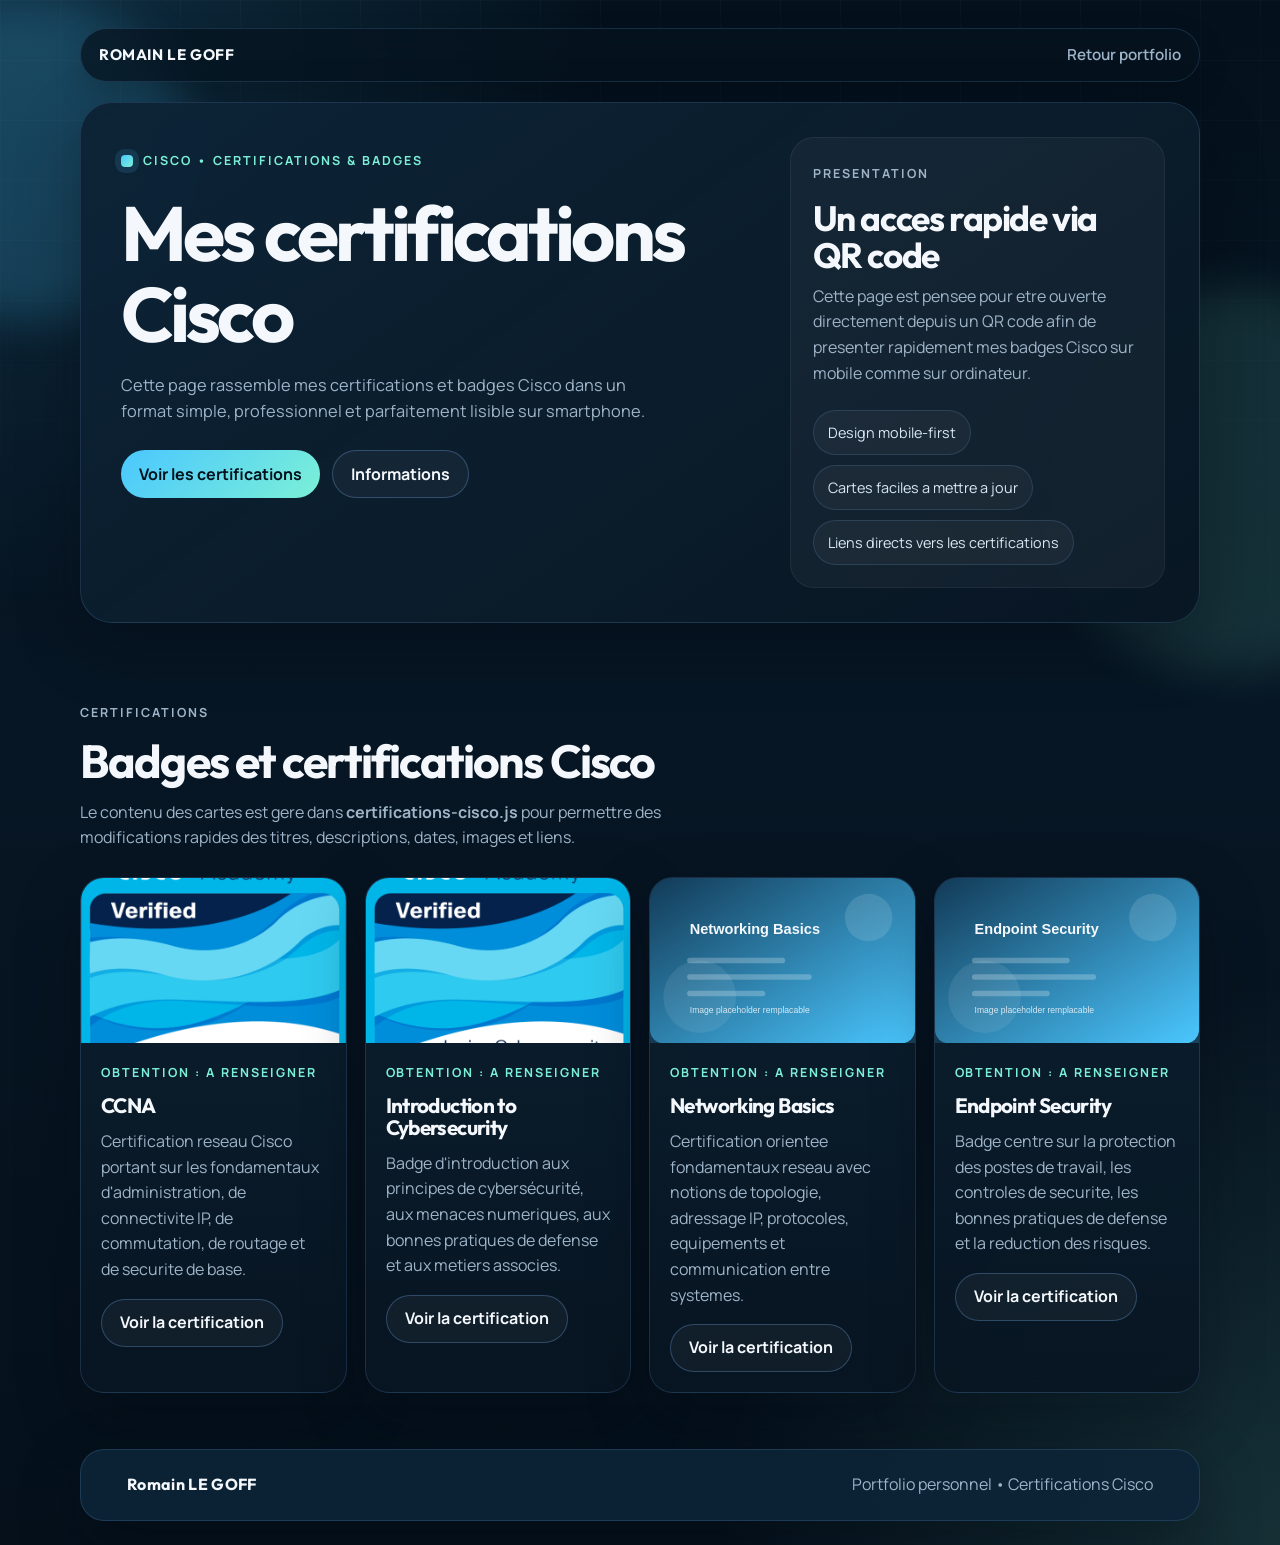
==== certifications-cisco.html @ 9893f052 "Add files via upload Ajout de la page certifications Cisco" ====
<!DOCTYPE html>
<html lang="fr">
<head>
  <meta charset="UTF-8">
  <meta name="viewport" content="width=device-width, initial-scale=1.0">
  <meta
    name="description"
    content="Page vitrine des certifications Cisco de Romain LE GOFF, optimisee pour mobile et acces QR code."
  >
  <title>Mes certifications Cisco | Romain LE GOFF</title>
  <link rel="preconnect" href="https://fonts.googleapis.com">
  <link rel="preconnect" href="https://fonts.gstatic.com" crossorigin>
  <link
    href="https://fonts.googleapis.com/css2?family=Outfit:wght@500;600;700;800&family=Manrope:wght@400;500;600;700&display=swap"
    rel="stylesheet"
  >
  <link rel="stylesheet" href="certifications-cisco.css">
</head>
<body>
  <div class="page-shell" id="top">
    <div class="page-glow glow-left" aria-hidden="true"></div>
    <div class="page-glow glow-right" aria-hidden="true"></div>
    <div class="page-grid" aria-hidden="true"></div>

    <header class="hero">
      <div class="container">
        <nav class="topbar" aria-label="Navigation">
          <a class="brand" href="#top">Romain LE GOFF</a>
          <a class="top-link" href="index.html#qr-certifications">Retour portfolio</a>
        </nav>

        <div class="hero-card reveal">
          <div class="hero-copy">
            <p class="eyebrow">
              <span class="eyebrow-mark" aria-hidden="true"></span>
              Cisco • Certifications & badges
            </p>
            <h1>Mes certifications Cisco</h1>
            <p class="hero-text">
              Cette page rassemble mes certifications et badges Cisco dans un format simple,
              professionnel et parfaitement lisible sur smartphone.
            </p>

            <div class="hero-actions">
              <a class="button button-primary" href="#certifications">Voir les certifications</a>
              <a class="button button-secondary" href="#footer">Informations</a>
            </div>
          </div>

          <aside class="hero-panel">
            <p class="panel-label">Presentation</p>
            <h2>Un acces rapide via QR code</h2>
            <p>
              Cette page est pensee pour etre ouverte directement depuis un QR code afin de presenter
              rapidement mes badges Cisco sur mobile comme sur ordinateur.
            </p>

            <ul class="hero-highlights" aria-label="Points forts">
              <li>Design mobile-first</li>
              <li>Cartes faciles a mettre a jour</li>
              <li>Liens directs vers les certifications</li>
            </ul>
          </aside>
        </div>
      </div>
    </header>

    <main>
      <section class="section" id="certifications">
        <div class="container">
          <div class="section-heading reveal">
            <p class="section-label">Certifications</p>
            <h2>Badges et certifications Cisco</h2>
            <p>
              Le contenu des cartes est gere dans <strong>certifications-cisco.js</strong> pour permettre
              des modifications rapides des titres, descriptions, dates, images et liens.
            </p>
          </div>

          <div class="certifications-grid" id="certifications-grid" aria-live="polite"></div>
        </div>
      </section>
    </main>

    <footer class="site-footer reveal" id="footer">
      <div class="container footer-content">
        <p class="footer-name">Romain LE GOFF</p>
        <p class="footer-text">Portfolio personnel • Certifications Cisco</p>
      </div>
    </footer>
  </div>

  <script src="certifications-cisco.js"></script>
</body>
</html>
---- certifications-cisco.css ----
:root {
  --bg: #06131f;
  --bg-soft: #0b1d2d;
  --panel: rgba(10, 28, 43, 0.78);
  --panel-strong: rgba(13, 36, 55, 0.92);
  --line: rgba(126, 186, 255, 0.16);
  --line-strong: rgba(126, 186, 255, 0.28);
  --text: #f4f8fc;
  --muted: #9eb4c8;
  --accent: #4ac7ff;
  --accent-strong: #7cf0d7;
  --shadow: 0 22px 60px rgba(1, 10, 19, 0.34);
  --radius-xl: 32px;
  --radius-lg: 24px;
  --radius-md: 20px;
  --container: 1120px;
}

* {
  box-sizing: border-box;
  margin: 0;
  padding: 0;
}

html {
  scroll-behavior: smooth;
}

body {
  min-height: 100vh;
  background:
    radial-gradient(circle at top left, rgba(74, 199, 255, 0.16), transparent 30%),
    radial-gradient(circle at bottom right, rgba(124, 240, 215, 0.14), transparent 28%),
    linear-gradient(180deg, #04111d 0%, #071624 48%, #05101b 100%);
  color: var(--text);
  font-family: "Manrope", sans-serif;
  line-height: 1.6;
  overflow-x: hidden;
}

img {
  display: block;
  max-width: 100%;
}

a {
  color: inherit;
  text-decoration: none;
}

.page-shell {
  position: relative;
  min-height: 100vh;
}

.page-glow,
.page-grid {
  position: fixed;
  inset: 0;
  z-index: -1;
  pointer-events: none;
}

.page-glow {
  filter: blur(22px);
}

.glow-left {
  inset: 0 auto auto -8rem;
  width: 20rem;
  height: 20rem;
  border-radius: 50%;
  background: rgba(74, 199, 255, 0.18);
  animation: floatGlow 12s ease-in-out infinite alternate;
}

.glow-right {
  inset: 18rem -9rem auto auto;
  width: 24rem;
  height: 24rem;
  border-radius: 50%;
  background: rgba(124, 240, 215, 0.12);
  animation: floatGlow 16s ease-in-out infinite alternate-reverse;
}

.page-grid {
  background-image:
    linear-gradient(rgba(255, 255, 255, 0.03) 1px, transparent 1px),
    linear-gradient(90deg, rgba(255, 255, 255, 0.03) 1px, transparent 1px);
  background-size: 60px 60px;
  mask-image: linear-gradient(180deg, rgba(0, 0, 0, 0.7), transparent 92%);
}

.container {
  width: min(100% - 32px, var(--container));
  margin: 0 auto;
}

.hero {
  padding: 18px 0 48px;
}

.topbar {
  display: flex;
  align-items: center;
  justify-content: space-between;
  gap: 16px;
  margin-bottom: 20px;
  padding: 14px 18px;
  border: 1px solid var(--line);
  border-radius: 999px;
  background: rgba(6, 19, 31, 0.75);
  backdrop-filter: blur(18px);
  box-shadow: 0 12px 30px rgba(0, 0, 0, 0.18);
}

.brand,
.top-link,
.button,
.card-link {
  transition: transform 0.25s ease, border-color 0.25s ease, background-color 0.25s ease, color 0.25s ease, box-shadow 0.25s ease;
}

.brand {
  font-family: "Outfit", sans-serif;
  font-size: 0.95rem;
  font-weight: 700;
  letter-spacing: 0.04em;
  text-transform: uppercase;
}

.top-link {
  color: var(--muted);
  font-size: 0.95rem;
  font-weight: 600;
}

.top-link:hover,
.top-link:focus-visible,
.brand:hover,
.brand:focus-visible {
  color: var(--text);
}

.hero-card,
.certification-card,
.site-footer {
  border: 1px solid var(--line);
  box-shadow: var(--shadow);
  backdrop-filter: blur(18px);
}

.hero-card {
  display: grid;
  gap: 18px;
  padding: 22px;
  border-radius: var(--radius-xl);
  background:
    linear-gradient(145deg, rgba(13, 36, 55, 0.96), rgba(8, 22, 34, 0.88)),
    rgba(10, 28, 43, 0.76);
}

.hero-copy,
.hero-panel {
  border-radius: var(--radius-lg);
}

.hero-copy {
  padding: 12px 6px 4px;
}

.eyebrow,
.section-label,
.panel-label,
.card-date {
  display: inline-flex;
  align-items: center;
  gap: 10px;
  color: var(--accent-strong);
  font-size: 0.78rem;
  font-weight: 700;
  letter-spacing: 0.16em;
  text-transform: uppercase;
}

.eyebrow-mark {
  width: 12px;
  height: 12px;
  border-radius: 4px;
  background: linear-gradient(135deg, var(--accent) 0%, var(--accent-strong) 100%);
  box-shadow: 0 0 0 6px rgba(74, 199, 255, 0.12);
}

h1,
h2,
h3 {
  font-family: "Outfit", sans-serif;
  line-height: 1.05;
}

h1 {
  margin-top: 18px;
  font-size: clamp(2.4rem, 10vw, 4.8rem);
  letter-spacing: -0.05em;
}

h2 {
  font-size: clamp(1.8rem, 7vw, 2.9rem);
  letter-spacing: -0.04em;
}

h3 {
  font-size: 1.3rem;
  letter-spacing: -0.03em;
}

.hero-text,
.section-heading p,
.hero-panel p,
.card-description,
.footer-text {
  color: var(--muted);
}

.hero-text {
  max-width: 34rem;
  margin-top: 18px;
  font-size: 1.02rem;
}

.hero-actions {
  display: flex;
  flex-wrap: wrap;
  gap: 12px;
  margin-top: 26px;
}

.button,
.card-link {
  display: inline-flex;
  align-items: center;
  justify-content: center;
  min-height: 48px;
  padding: 0 18px;
  border-radius: 999px;
  font-weight: 700;
}

.button-primary {
  color: #02111b;
  background: linear-gradient(135deg, var(--accent) 0%, var(--accent-strong) 100%);
}

.button-secondary {
  border: 1px solid var(--line-strong);
  background: rgba(255, 255, 255, 0.04);
}

.button:hover,
.button:focus-visible,
.card-link:hover,
.card-link:focus-visible {
  transform: translateY(-2px);
  box-shadow: 0 16px 30px rgba(0, 0, 0, 0.18);
}

.hero-panel {
  padding: 22px;
  background: rgba(255, 255, 255, 0.04);
  border: 1px solid rgba(255, 255, 255, 0.06);
}

.hero-panel h2 {
  margin: 14px 0 10px;
  font-size: clamp(1.6rem, 5vw, 2.2rem);
}

.hero-highlights {
  display: flex;
  flex-wrap: wrap;
  gap: 10px;
  margin-top: 24px;
  list-style: none;
}

.hero-highlights li {
  padding: 10px 14px;
  border: 1px solid rgba(126, 186, 255, 0.16);
  border-radius: 999px;
  background: rgba(255, 255, 255, 0.04);
  color: #d7e8f5;
  font-size: 0.9rem;
}

.section {
  padding: 12px 0 56px;
}

.section-heading {
  max-width: 42rem;
}

.section-heading h2 {
  margin: 12px 0 14px;
}

.certifications-grid {
  display: grid;
  gap: 18px;
  margin-top: 26px;
}

.certification-card {
  overflow: hidden;
  border-radius: var(--radius-lg);
  background: linear-gradient(180deg, rgba(12, 32, 48, 0.95), rgba(8, 21, 34, 0.92));
  transform: translateY(0);
}

.certification-card:hover {
  transform: translateY(-6px);
  border-color: var(--line-strong);
}

.card-image-wrap {
  aspect-ratio: 16 / 10;
  overflow: hidden;
  background: linear-gradient(135deg, rgba(18, 58, 87, 0.88), rgba(74, 199, 255, 0.22));
}

.card-image {
  width: 100%;
  height: 100%;
  object-fit: cover;
}

.card-content {
  display: flex;
  flex-direction: column;
  gap: 12px;
  padding: 20px;
}

.card-description {
  min-height: 72px;
}

.card-link {
  width: fit-content;
  margin-top: 4px;
  border: 1px solid var(--line-strong);
  background: rgba(255, 255, 255, 0.04);
}

.site-footer {
  margin: 0 auto 24px;
  width: min(100% - 32px, var(--container));
  border-radius: var(--radius-lg);
  background: var(--panel-strong);
}

.footer-content {
  display: flex;
  flex-direction: column;
  gap: 4px;
  padding: 22px;
}

.footer-name {
  font-family: "Outfit", sans-serif;
  font-weight: 700;
  letter-spacing: 0.02em;
}

.reveal {
  opacity: 0;
  transform: translateY(24px);
  transition: opacity 0.7s ease, transform 0.7s ease;
}

.reveal.is-visible {
  opacity: 1;
  transform: translateY(0);
}

@keyframes floatGlow {
  from {
    transform: translate3d(0, 0, 0) scale(1);
  }

  to {
    transform: translate3d(24px, -18px, 0) scale(1.08);
  }
}

@media (min-width: 720px) {
  .hero {
    padding-top: 28px;
    padding-bottom: 64px;
  }

  .hero-card {
    grid-template-columns: minmax(0, 1.4fr) minmax(280px, 0.8fr);
    align-items: stretch;
    padding: 28px;
  }

  .certifications-grid {
    grid-template-columns: repeat(2, minmax(0, 1fr));
  }

  .footer-content {
    flex-direction: row;
    align-items: center;
    justify-content: space-between;
  }
}

@media (min-width: 1024px) {
  .container {
    width: min(100% - 48px, var(--container));
  }

  .certifications-grid {
    grid-template-columns: repeat(4, minmax(0, 1fr));
  }

  .hero-card {
    padding: 34px;
  }
}

@media (prefers-reduced-motion: reduce) {
  html {
    scroll-behavior: auto;
  }

  *,
  *::before,
  *::after {
    animation: none !important;
    transition: none !important;
  }

  .reveal {
    opacity: 1;
    transform: none;
  }
}
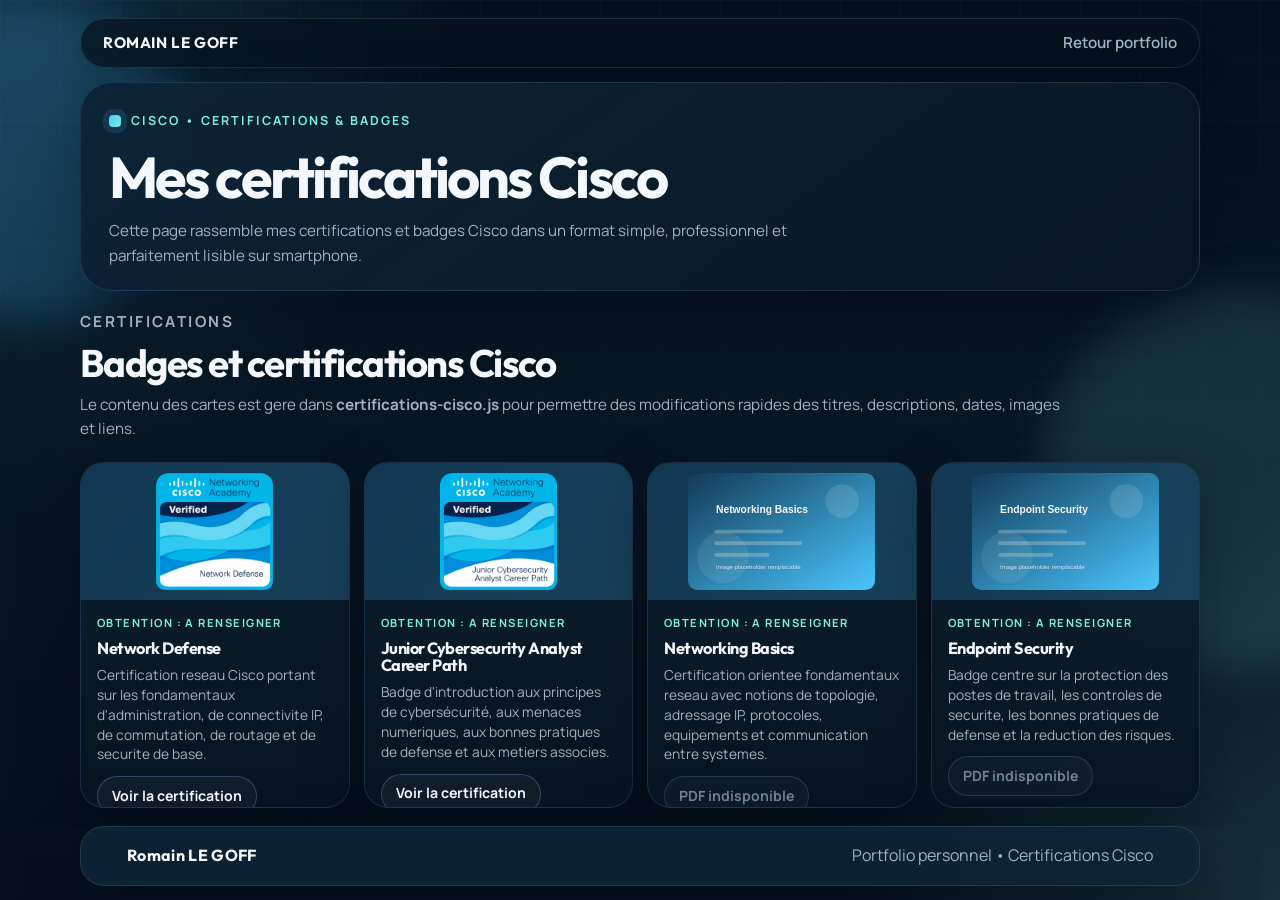
==== commit 840d6441: "Add files via upload" ====
--- a/certifications-cisco.html
+++ b/certifications-cisco.html
@@ -40,27 +40,7 @@
               Cette page rassemble mes certifications et badges Cisco dans un format simple,
               professionnel et parfaitement lisible sur smartphone.
             </p>
-
-            <div class="hero-actions">
-              <a class="button button-primary" href="#certifications">Voir les certifications</a>
-              <a class="button button-secondary" href="#footer">Informations</a>
-            </div>
           </div>
-
-          <aside class="hero-panel">
-            <p class="panel-label">Presentation</p>
-            <h2>Un acces rapide via QR code</h2>
-            <p>
-              Cette page est pensee pour etre ouverte directement depuis un QR code afin de presenter
-              rapidement mes badges Cisco sur mobile comme sur ordinateur.
-            </p>
-
-            <ul class="hero-highlights" aria-label="Points forts">
-              <li>Design mobile-first</li>
-              <li>Cartes faciles a mettre a jour</li>
-              <li>Liens directs vers les certifications</li>
-            </ul>
-          </aside>
         </div>
       </div>
     </header>
--- a/certifications-cisco.css
+++ b/certifications-cisco.css
@@ -324,6 +324,9 @@
 
 .card-image-wrap {
   aspect-ratio: 16 / 10;
+  display: flex;
+  align-items: center;
+  justify-content: center;
   overflow: hidden;
   background: linear-gradient(135deg, rgba(18, 58, 87, 0.88), rgba(74, 199, 255, 0.22));
 }
@@ -331,7 +334,9 @@
 .card-image {
   width: 100%;
   height: 100%;
-  object-fit: cover;
+  object-fit: contain;
+  object-position: center;
+  padding: 12px;
 }
 
 .card-content {
@@ -352,6 +357,12 @@
   background: rgba(255, 255, 255, 0.04);
 }
 
+.card-link-disabled {
+  color: var(--muted);
+  cursor: not-allowed;
+  opacity: 0.7;
+}
+
 .site-footer {
   margin: 0 auto 24px;
   width: min(100% - 32px, var(--container));
@@ -396,13 +407,11 @@
 @media (min-width: 720px) {
   .hero {
     padding-top: 28px;
-    padding-bottom: 64px;
+    padding-bottom: 32px;
   }
 
   .hero-card {
-    grid-template-columns: minmax(0, 1.4fr) minmax(280px, 0.8fr);
-    align-items: stretch;
-    padding: 28px;
+    padding: 26px;
   }
 
   .certifications-grid {
@@ -416,17 +425,137 @@
   }
 }
 
+@media (min-width: 1180px) and (min-height: 760px) {
+  html,
+  body {
+    height: 100%;
+    overflow: hidden;
+  }
+
+  body {
+    min-height: 100vh;
+  }
+
+  .page-shell {
+    height: 100vh;
+    display: grid;
+    grid-template-rows: auto 1fr auto;
+    overflow: hidden;
+  }
+
+  .hero {
+    padding: 18px 0 18px;
+  }
+
+  .topbar {
+    margin-bottom: 14px;
+    padding: 12px 22px;
+  }
+
+  .hero-card {
+    padding: 22px 26px;
+    min-height: 0;
+  }
+
+  .hero-copy {
+    padding: 4px 2px 0;
+  }
+
+  h1 {
+    margin-top: 12px;
+    font-size: clamp(2.3rem, 4.5vw, 4rem);
+  }
+
+  .hero-text {
+    max-width: 48rem;
+    margin-top: 12px;
+    font-size: 0.95rem;
+  }
+
+  main {
+    min-height: 0;
+    overflow: hidden;
+  }
+
+  .section {
+    height: 100%;
+    padding: 0 0 18px;
+  }
+
+  #certifications .container {
+    height: 100%;
+    display: grid;
+    grid-template-rows: auto 1fr;
+    min-height: 0;
+  }
+
+  .section-heading {
+    max-width: 62rem;
+  }
+
+  .section-heading h2 {
+    margin: 8px 0 10px;
+    font-size: clamp(1.9rem, 3vw, 2.8rem);
+  }
+
+  .section-heading p {
+    font-size: 0.95rem;
+  }
+
+  .certifications-grid {
+    grid-template-columns: repeat(4, minmax(0, 1fr));
+    align-items: stretch;
+    gap: 14px;
+    margin-top: 20px;
+    min-height: 0;
+  }
+
+  .card-image-wrap {
+    aspect-ratio: 16 / 8.2;
+  }
+
+  .card-image {
+    padding: 10px;
+  }
+
+  .card-content {
+    gap: 8px;
+    padding: 14px 16px 16px;
+  }
+
+  .card-date {
+    font-size: 0.7rem;
+    letter-spacing: 0.13em;
+  }
+
+  h3 {
+    font-size: 1.02rem;
+  }
+
+  .card-description {
+    min-height: auto;
+    font-size: 0.86rem;
+    line-height: 1.45;
+  }
+
+  .card-link {
+    min-height: 40px;
+    padding: 0 14px;
+    font-size: 0.88rem;
+  }
+
+  .site-footer {
+    margin-bottom: 14px;
+  }
+
+  .footer-content {
+    padding: 16px 22px;
+  }
+}
+
 @media (min-width: 1024px) {
   .container {
     width: min(100% - 48px, var(--container));
-  }
-
-  .certifications-grid {
-    grid-template-columns: repeat(4, minmax(0, 1fr));
-  }
-
-  .hero-card {
-    padding: 34px;
   }
 }
 
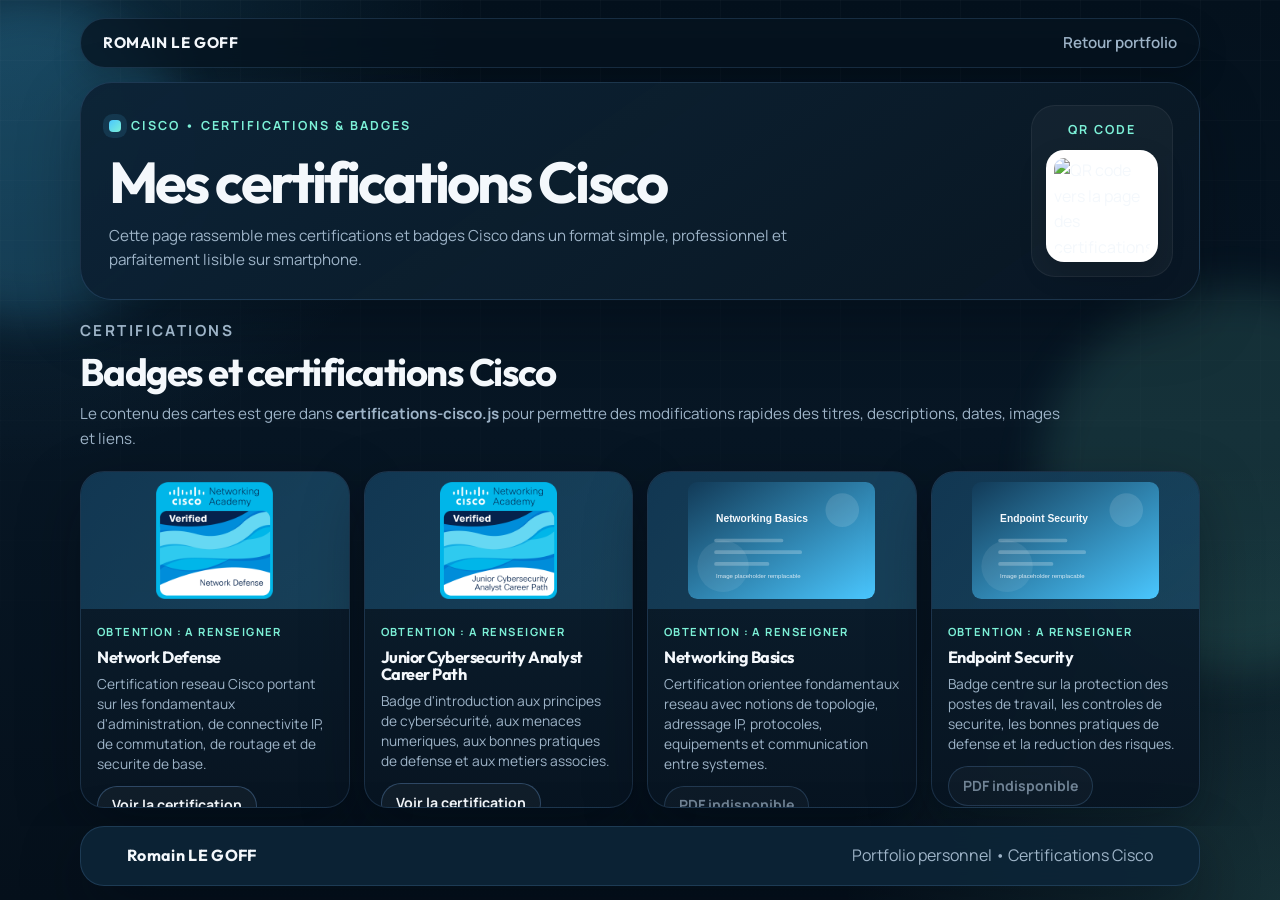
==== commit 4ac73cd7: "Add files via upload" ====
--- a/certifications-cisco.html
+++ b/certifications-cisco.html
@@ -41,6 +41,16 @@
               professionnel et parfaitement lisible sur smartphone.
             </p>
           </div>
+
+          <aside class="qr-panel" aria-label="QR code vers la page certifications Cisco">
+            <p class="qr-label">QR code</p>
+            <img
+              class="qr-image"
+              src="qr_code_certifications_cisco.png"
+              alt="QR code vers la page des certifications Cisco"
+              loading="lazy"
+            >
+          </aside>
         </div>
       </div>
     </header>
--- a/certifications-cisco.css
+++ b/certifications-cisco.css
@@ -169,6 +169,35 @@
   padding: 12px 6px 4px;
 }
 
+.qr-panel {
+  display: flex;
+  flex-direction: column;
+  align-items: center;
+  gap: 12px;
+  width: fit-content;
+  padding: 16px;
+  border: 1px solid rgba(255, 255, 255, 0.06);
+  border-radius: var(--radius-lg);
+  background: rgba(255, 255, 255, 0.04);
+}
+
+.qr-label {
+  color: var(--accent-strong);
+  font-size: 0.78rem;
+  font-weight: 700;
+  letter-spacing: 0.16em;
+  text-transform: uppercase;
+}
+
+.qr-image {
+  width: 128px;
+  height: 128px;
+  padding: 8px;
+  border-radius: 18px;
+  background: #ffffff;
+  box-shadow: 0 12px 28px rgba(0, 0, 0, 0.16);
+}
+
 .eyebrow,
 .section-label,
 .panel-label,
@@ -411,6 +440,8 @@
   }
 
   .hero-card {
+    grid-template-columns: minmax(0, 1fr) auto;
+    align-items: center;
     padding: 26px;
   }
 
@@ -459,6 +490,16 @@
 
   .hero-copy {
     padding: 4px 2px 0;
+  }
+
+  .qr-panel {
+    gap: 10px;
+    padding: 14px;
+  }
+
+  .qr-image {
+    width: 112px;
+    height: 112px;
   }
 
   h1 {
@@ -553,6 +594,12 @@
   }
 }
 
+@media (max-width: 719px) {
+  .qr-panel {
+    margin-top: 8px;
+  }
+}
+
 @media (min-width: 1024px) {
   .container {
     width: min(100% - 48px, var(--container));
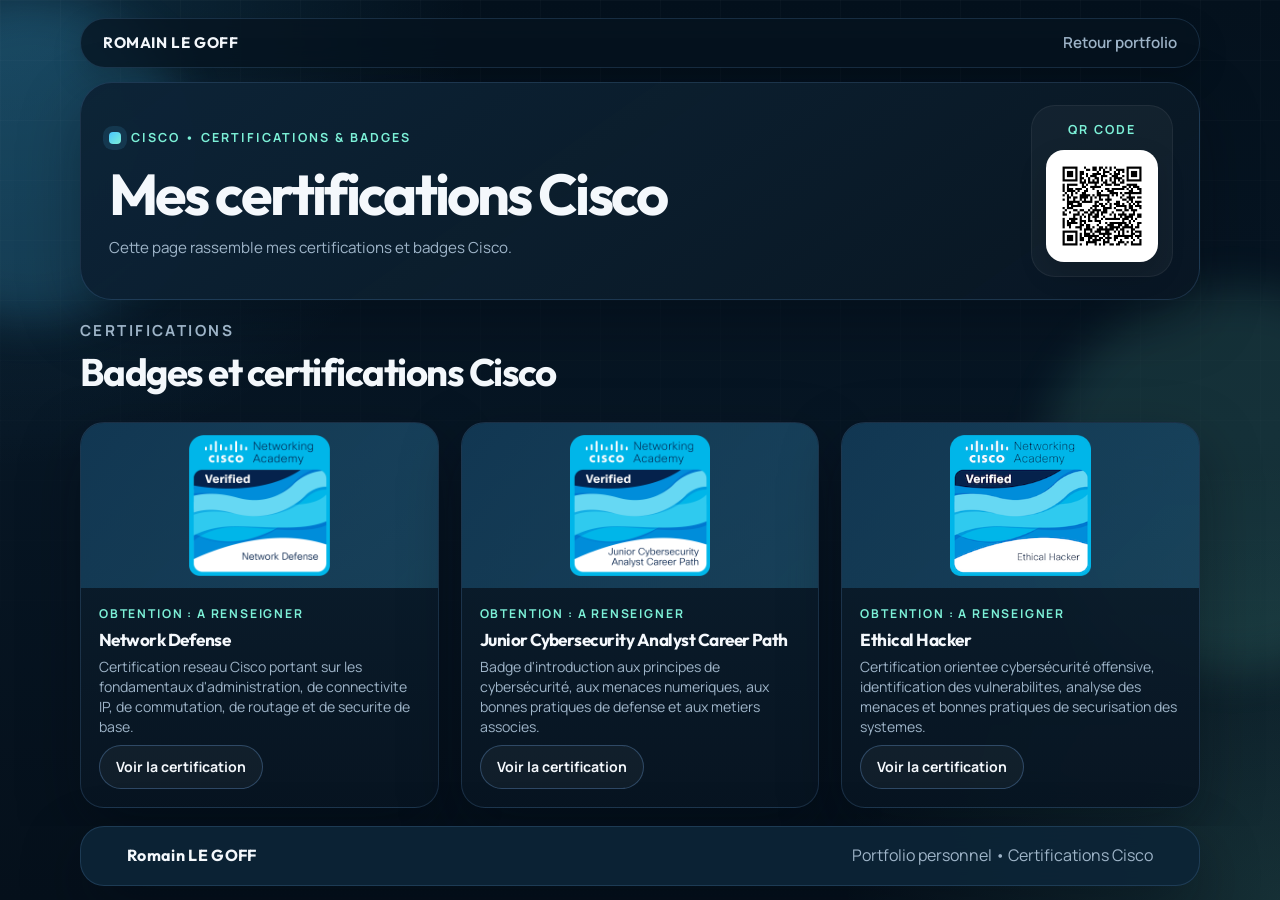
==== commit a7b9a94d: "Add files via upload" ====
--- a/certifications-cisco.html
+++ b/certifications-cisco.html
@@ -37,8 +37,7 @@
             </p>
             <h1>Mes certifications Cisco</h1>
             <p class="hero-text">
-              Cette page rassemble mes certifications et badges Cisco dans un format simple,
-              professionnel et parfaitement lisible sur smartphone.
+              Cette page rassemble mes certifications et badges Cisco.
             </p>
           </div>
 
@@ -61,10 +60,6 @@
           <div class="section-heading reveal">
             <p class="section-label">Certifications</p>
             <h2>Badges et certifications Cisco</h2>
-            <p>
-              Le contenu des cartes est gere dans <strong>certifications-cisco.js</strong> pour permettre
-              des modifications rapides des titres, descriptions, dates, images et liens.
-            </p>
           </div>
 
           <div class="certifications-grid" id="certifications-grid" aria-live="polite"></div>
--- a/certifications-cisco.css
+++ b/certifications-cisco.css
@@ -340,6 +340,8 @@
 }
 
 .certification-card {
+  display: flex;
+  flex-direction: column;
   overflow: hidden;
   border-radius: var(--radius-lg);
   background: linear-gradient(180deg, rgba(12, 32, 48, 0.95), rgba(8, 21, 34, 0.92));
@@ -371,6 +373,7 @@
 .card-content {
   display: flex;
   flex-direction: column;
+  flex: 1;
   gap: 12px;
   padding: 20px;
 }
@@ -381,7 +384,7 @@
 
 .card-link {
   width: fit-content;
-  margin-top: 4px;
+  margin-top: auto;
   border: 1px solid var(--line-strong);
   background: rgba(255, 255, 255, 0.04);
 }
@@ -544,44 +547,48 @@
   }
 
   .certifications-grid {
-    grid-template-columns: repeat(4, minmax(0, 1fr));
+    grid-template-columns: repeat(3, minmax(0, 1fr));
     align-items: stretch;
-    gap: 14px;
+    gap: 22px;
     margin-top: 20px;
     min-height: 0;
   }
 
   .card-image-wrap {
-    aspect-ratio: 16 / 8.2;
+    aspect-ratio: 16 / 8.4;
   }
 
   .card-image {
-    padding: 10px;
+    padding: 12px;
   }
 
   .card-content {
     gap: 8px;
-    padding: 14px 16px 16px;
+    padding: 16px 18px 18px;
   }
 
   .card-date {
-    font-size: 0.7rem;
-    letter-spacing: 0.13em;
+    font-size: 0.76rem;
+    letter-spacing: 0.15em;
   }
 
   h3 {
-    font-size: 1.02rem;
+    font-size: 1.08rem;
   }
 
   .card-description {
     min-height: auto;
-    font-size: 0.86rem;
-    line-height: 1.45;
+    font-size: 0.88rem;
+    line-height: 1.42;
+    display: -webkit-box;
+    -webkit-line-clamp: 5;
+    -webkit-box-orient: vertical;
+    overflow: hidden;
   }
 
   .card-link {
-    min-height: 40px;
-    padding: 0 14px;
+    min-height: 44px;
+    padding: 0 16px;
     font-size: 0.88rem;
   }
 
